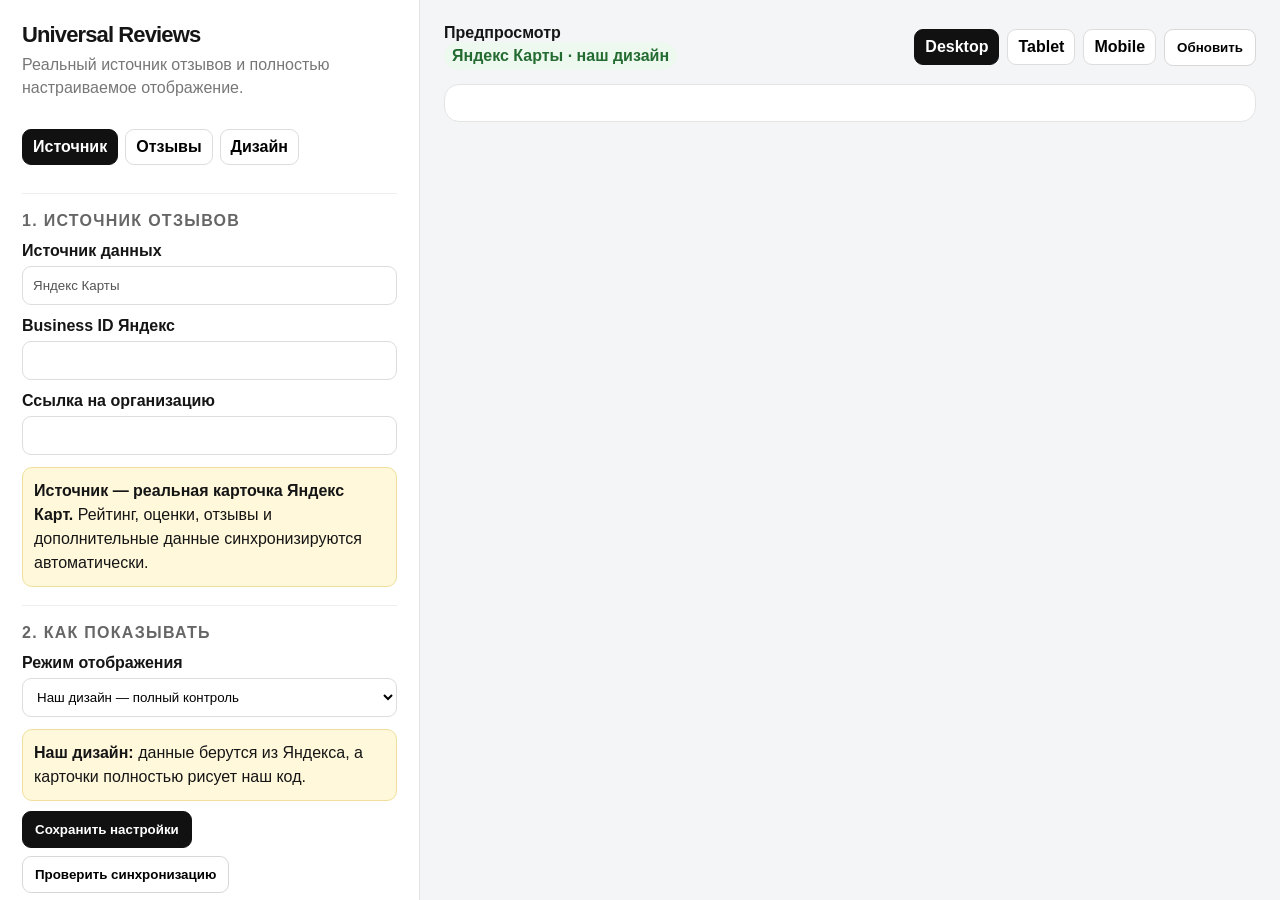
==== builder.html @ 881c33a1 "Add granular widget typography controls" ====
<!doctype html>
<html lang="ru">
<head>
<meta charset="utf-8">
<meta name="viewport" content="width=device-width,initial-scale=1">
<title>Редактор виджета отзывов</title>
<link rel="stylesheet" href="builder.css?v=20260925">
<link rel="stylesheet" href="client.css?v=20260925-client1">
</head>
<body>
<div class="app">
  <aside class="side">
    <div class="brand">Universal Reviews</div>
    <div class="sub">Реальный источник отзывов и полностью настраиваемое отображение.</div>
    <div class="tabs">
      <button class="tab on" data-tab="source">Источник</button>
      <button class="tab" data-tab="reviews">Отзывы</button>
      <button class="tab" data-tab="design">Дизайн</button>
    </div>

    <section class="pane on" data-pane="source">
      <div class="group">
        <h3>1. Источник отзывов</h3>
        <div class="field"><label>Источник данных</label><input value="Яндекс Карты" disabled></div>
        <div class="field"><label>Business ID Яндекс</label><input id="businessId"></div>
        <div class="field"><label>Ссылка на организацию</label><input id="businessUrl"></div>
        <div class="notice"><b>Источник — реальная карточка Яндекс Карт.</b> Рейтинг, оценки, отзывы и дополнительные данные синхронизируются автоматически.</div>
      </div>
      <div class="group">
        <h3>2. Как показывать</h3>
        <div class="field"><label>Режим отображения</label><select id="displayMode"><option value="custom">Наш дизайн — полный контроль</option><option value="native">Официальный виджет Яндекса</option></select></div>
        <div id="customModeInfo" class="notice"><b>Наш дизайн:</b> данные берутся из Яндекса, а карточки полностью рисует наш код.</div>
        <div id="nativeModeInfo" class="notice bad" style="display:none"><b>Официальный iframe:</b> обновляется Яндексом, но внутренний дизайн изменить нельзя.</div>
      </div>
      <div class="actions"><button class="btn primary" id="save">Сохранить настройки</button><button class="btn" id="sync">Проверить синхронизацию</button></div>
      <div class="status" id="status">Готово.</div>
      <div class="group"><h3>Вставка</h3><button class="btn" id="embed">Показать код</button><div class="code" id="code"></div></div>
    </section>

    <section class="pane" data-pane="reviews">
      <div class="group"><h3>Отзывы из Яндекс Карт</h3><div id="reviewsSourceLabel" class="notice"></div><div id="reviewsDisabled" class="notice bad" style="display:none">В официальном iframe отдельные отзывы нельзя закреплять или скрывать.</div><div id="reviewList" class="reviews"></div></div>
    </section>

    <section class="pane" data-pane="design">
      <div id="designLimit" class="notice bad" style="display:none"><b>Официальный iframe:</b> дизайн внутренних карточек задаёт Яндекс.</div>
      <div class="group customOnly">
        <h3>Сохранённые дизайны</h3>
        <div class="field"><label>Загрузить дизайн</label><select id="savedDesign"><option value="">— Не выбран —</option></select></div>
        <div class="field"><label>Название дизайна</label><input id="designName" placeholder="Например: ETNIKA main"></div>
        <div class="actions"><button class="btn primary" id="saveDesign">Сохранить дизайн</button><button class="btn" id="deleteDesign">Удалить выбранный</button></div>
      </div>
      <div class="group customOnly"><h3>Пресет</h3><div class="field"><label>Готовый стиль</label><select id="preset"><option value="custom">Пользовательский</option><option value="etnika">ETNIKA</option></select></div></div>
      <div class="group customOnly">
        <h3>Макет карточек</h3>
        <div class="field"><label>Тип</label><select id="layout"><option value="slider">Слайдер</option><option value="grid">Сетка</option><option value="list">Список</option></select></div>
        <div class="triple"><div class="field"><label>Колонки desktop</label><input id="columns" type="number" min="1" max="5"></div><div class="field"><label>Колонки tablet</label><input id="tabletColumns" type="number" min="1" max="4"></div><div class="field"><label>Колонки mobile</label><input id="mobileColumns" type="number" min="1" max="2"></div></div>
        <div class="row"><div class="field"><label>Радиус карточек</label><input id="radius" type="number" min="0" max="50"></div><div class="field"><label>Отступ между карточками</label><input id="gap" type="number" min="0" max="60"></div></div>
        <div class="row"><div class="field"><label>Ширина блока</label><input id="maxWidth" type="number" min="320" max="2400"></div><div class="field"><label>Внутренний отступ</label><input id="cardPadding" type="number" min="0" max="80"></div></div>
        <div class="row"><div class="field"><label>Толщина границы</label><input id="borderWidth" type="number" min="0" max="6"></div><div class="field"><label>Радиус кнопок</label><input id="buttonRadius" type="number" min="0" max="50"></div></div>
        <div class="row"><div class="field"><label>Мин. рейтинг показа</label><select id="minRating"><option>1</option><option>2</option><option>3</option><option>4</option><option>5</option></select></div><div class="field"><label>Строк текста до «Ещё»</label><input id="maxTextLines" type="number" min="3" max="20"></div></div>
      </div>
      <div class="group customOnly" id="collectionSettings" style="display:none"><h3 id="collectionSettingsTitle">Сетка</h3><div class="row"><div class="field"><label id="initialItemsLabel">Карточек сначала</label><input id="initialItems" type="number" min="1" max="30"></div><div class="field"><label>Добавлять по «Показать ещё»</label><input id="loadMoreStep" type="number" min="1" max="30"></div></div></div>
      <div class="group customOnly" id="sliderSettings"><h3>Слайдер</h3><label class="check"><input id="autoplay" type="checkbox"> Автопрокрутка</label><div class="row"><div class="field"><label>Интервал, сек.</label><input id="autoplaySeconds" type="number" min="1.2" max="30" step="0.1"></div><div class="field"><label>Скорость анимации, мс</label><input id="transitionMs" type="number" min="80" max="2000" step="20"></div></div></div>
      <div class="group customOnly">
        <h3>Типографика</h3>
        <div class="field"><label>Основной шрифт</label><select id="fontPreset"><option value="inherit">Наследовать шрифт сайта</option><option value="geologica">Geologica</option><option value="inter">Inter</option><option value="arial">Arial</option><option value="georgia">Georgia</option><option value="custom">Свой font-family</option></select></div>
        <div class="field" id="customFontWrap" style="display:none"><label>Свой font-family</label><input id="customFontFamily" placeholder="Например: Manrope, sans-serif"></div>
        <div class="field"><label>Шрифт заголовка</label><select id="titleFontPreset"><option value="inherit">Наследовать шрифт сайта</option><option value="forum">Forum</option><option value="geologica">Geologica</option><option value="inter">Inter</option><option value="georgia">Georgia</option><option value="custom">Свой font-family</option></select></div>
        <div class="field" id="customTitleFontWrap" style="display:none"><label>Свой font-family заголовка</label><input id="customTitleFontFamily" placeholder="Например: Cormorant Garamond, serif"></div>
        <div class="field"><label>URL CSS шрифта (необязательно)</label><input id="fontCssUrl" placeholder="https://fonts.googleapis.com/css2?family=..."></div>
        <div class="triple font-weight-controls"><div class="field"><label>Толщина текста</label><select id="bodyWeight"><option value="100">100 Thin</option><option value="200">200 ExtraLight</option><option value="300">300 Light</option><option value="400">400 Regular</option><option value="500">500 Medium</option><option value="600">600 SemiBold</option><option value="700">700 Bold</option><option value="800">800 ExtraBold</option><option value="900">900 Black</option></select></div><div class="field"><label>Толщина заголовка</label><select id="titleWeight"><option value="100">100 Thin</option><option value="200">200 ExtraLight</option><option value="300">300 Light</option><option value="400">400 Regular</option><option value="500">500 Medium</option><option value="600">600 SemiBold</option><option value="700">700 Bold</option><option value="800">800 ExtraBold</option><option value="900">900 Black</option></select></div><div class="field"><label>Имена и кнопки</label><select id="strongWeight"><option value="100">100 Thin</option><option value="200">200 ExtraLight</option><option value="300">300 Light</option><option value="400">400 Regular</option><option value="500">500 Medium</option><option value="600">600 SemiBold</option><option value="700">700 Bold</option><option value="800">800 ExtraBold</option><option value="900">900 Black</option></select></div></div>
        <div class="row"><div class="field"><label>Размер заголовка desktop</label><input id="titleSize" type="number" min="18" max="96"></div><div class="field"><label>Размер заголовка mobile</label><input id="mobileTitleSize" type="number" min="18" max="64"></div></div><div class="field"><label>Текст отзыва</label><input id="bodySize" type="number" min="16" max="32"></div>
        <div class="row"><div class="field"><label>Подзаголовок / источник</label><input id="kickerSize" type="number" min="16" max="32"></div><div class="field"><label>Сводка рейтинга</label><input id="summarySize" type="number" min="16" max="32"></div></div>
        <div class="row"><div class="field"><label>Имя автора</label><input id="authorSize" type="number" min="16" max="32"></div><div class="field"><label>Дата и метаданные</label><input id="metaSize" type="number" min="16" max="32"></div></div>
        <div class="row"><div class="field"><label>Звёзды / рейтинг</label><input id="ratingSize" type="number" min="16" max="36"></div><div class="field"><label>Кнопки</label><input id="buttonSize" type="number" min="16" max="32"></div></div>
        <div class="row"><div class="field"><label>Ссылки и реакции</label><input id="actionSize" type="number" min="16" max="32"></div><div class="field"><label>Ответ организации</label><input id="responseSize" type="number" min="16" max="32"></div></div>
      </div>
      <div class="group"><h3>Тексты</h3><div class="field"><label>Заголовок</label><input id="title"></div><div class="field"><label>Подзаголовок</label><input id="subtitle"></div><div class="field"><label>Текст кнопки</label><input id="buttonText"></div><div class="field"><label>Ссылка кнопки</label><input id="buttonUrl"></div></div>
      <div class="group customOnly"><h3>Цвета</h3><div class="field"><label>Акцент</label><div class="color-control"><input id="accentPicker" type="color"><input id="accent" class="hex" spellcheck="false"></div></div><div class="field"><label>Фон блока</label><div class="color-control"><input id="backgroundPicker" type="color"><input id="background" class="hex" spellcheck="false"></div></div><div class="field"><label>Карточка</label><div class="color-control"><input id="cardBackgroundPicker" type="color"><input id="cardBackground" class="hex" spellcheck="false"></div></div><div class="field"><label>Звёзды</label><div class="color-control"><input id="starColorPicker" type="color"><input id="starColor" class="hex" spellcheck="false"></div></div><div class="field"><label>Текст</label><div class="color-control"><input id="textColorPicker" type="color"><input id="textColor" class="hex" spellcheck="false"></div></div><div class="field"><label>Граница</label><div class="color-control"><input id="borderColorPicker" type="color"><input id="borderColor" class="hex" spellcheck="false"></div></div></div>
      <div class="group customOnly"><h3>Содержимое карточки</h3><div class="options"><label class="check"><input id="showAvatar" type="checkbox"> Аватар</label><label class="check"><input id="showDate" type="checkbox"> Дата</label><label class="check"><input id="showSource" type="checkbox"> Источник</label><label class="check"><input id="showSummary" type="checkbox"> Общий рейтинг</label><label class="check"><input id="showMedia" type="checkbox"> Фото и видео</label><label class="check"><input id="showBusinessResponse" type="checkbox"> Ссылка на ответ организации</label><label class="check"><input id="showReactions" type="checkbox"> Реакции</label></div></div>
      <div class="field" id="yandexHeightField" style="display:none"><label>Высота Yandex iframe</label><input id="yandexHeight" type="number" min="500"></div>
    </section>
  </aside>
  <main class="main"><div class="top"><div><h1>Предпросмотр</h1><div id="modeBadge" class="mode-badge">Яндекс Карты · наш дизайн</div></div><div class="preview-switcher"><button class="view-btn on" data-view="desktop">Desktop</button><button class="view-btn" data-view="tablet">Tablet</button><button class="view-btn" data-view="mobile">Mobile</button><button class="btn" id="reload">Обновить</button></div></div><div class="preview"><div class="preview-frame" id="previewFrame"><div id="preview"></div></div></div></main>
</div>
<script src="api-config.js?v=20260925"></script>
<script>(function(){const v=Date.now();document.write('<script src="widget.js?v='+v+'"><\\/script>');document.write('<script src="builder.js?v='+v+'"><\\/script>');document.write('<script src="client-ui.js?v='+v+'"><\\/script>');})();</script>
</body>
</html>
---- builder.css ----
*{box-sizing:border-box}body{margin:0;background:#f4f5f7;color:#151515;font-family:Inter,Arial,sans-serif}.app{display:grid;grid-template-columns:420px minmax(0,1fr);min-height:100vh}.side{background:#fff;border-right:1px solid #e3e3e3;padding:22px;overflow:auto;height:100vh;position:sticky;top:0}.brand{font-size:22px;font-weight:850;letter-spacing:-.04em}.sub{font-size:16px;color:#777;line-height:1.45;margin:5px 0 18px}.tabs{display:flex;gap:7px;position:sticky;top:-22px;background:#fff;padding:12px 0 10px;z-index:3}.tab,.view-btn{border:1px solid #ddd;background:#fff;border-radius:9px;padding:8px 10px;font-weight:700;font-size:16px;cursor:pointer}.tab.on,.view-btn.on{background:#111;color:#fff;border-color:#111}.pane{display:none}.pane.on{display:block}.group{padding-top:18px;margin-top:18px;border-top:1px solid #eee}.group h3{margin:0 0 12px;font-size:16px;letter-spacing:.08em;text-transform:uppercase;color:#666}.field{display:grid;gap:6px;margin-bottom:12px}.field label{font-size:16px;font-weight:700}.field input,.field select,.field textarea{width:100%;border:1px solid #ddd;border-radius:9px;background:#fff;padding:9px 10px;font:16px inherit}.field input,.field select{height:39px}.row{display:grid;grid-template-columns:1fr 1fr;gap:8px}.triple{display:grid;grid-template-columns:repeat(3,1fr);gap:8px}.check{display:flex;gap:8px;align-items:center;font-size:16px;margin:9px 0}.check input{width:16px;height:16px}.options{display:grid;grid-template-columns:1fr 1fr;gap:0 10px;margin:8px 0 14px}.field:has(>.color-control){display:inline-grid;width:calc(50% - 6px);margin-right:8px;vertical-align:top}.field:has(>.color-control):nth-of-type(even){margin-right:0}.color-control{display:grid;grid-template-columns:34px minmax(0,1fr);gap:6px;align-items:center}.color-control input[type=color]{width:34px!important;height:34px!important;padding:2px!important;border:1px solid #ddd;border-radius:8px;cursor:pointer;background:#fff}.color-control .hex{height:34px!important;padding:6px 8px!important;font-family:ui-monospace,SFMono-Regular,Consolas,monospace!important;font-size:16px!important;text-transform:uppercase}.group:has(#accentPicker){display:grid;grid-template-columns:repeat(2,minmax(0,1fr));column-gap:10px;row-gap:10px}.group:has(#accentPicker)>h3{grid-column:1/-1;margin-bottom:2px}.group:has(#accentPicker)>.field{display:grid;width:auto;margin:0}.btn{border:1px solid #d8d8d8;background:#fff;border-radius:9px;padding:10px 12px;font-weight:750;cursor:pointer}.btn.primary{background:#111;color:#fff;border-color:#111}.btn.sm{padding:6px 9px;font-size:16px}.btn:disabled,.disabled{opacity:.42;pointer-events:none}.actions,.preview-switcher{display:flex;gap:8px;flex-wrap:wrap;align-items:center}.status{font-size:16px;line-height:1.45;padding:10px 11px;border-radius:9px;background:#f4f4f4;margin-top:10px}.status.ok{background:#edf8ef;color:#246b32}.status.err{background:#fff0f0;color:#9b2323}.notice{font-size:16px;line-height:1.5;background:#fff8db;border:1px solid #f0df9c;padding:11px;border-radius:10px;margin:10px 0}.notice.bad{background:#fff0f0;border-color:#efc8c8;color:#8f2424}.main{padding:24px;min-width:0}.top{display:flex;justify-content:space-between;align-items:center;gap:16px;margin-bottom:14px}.top h1{margin:0;font-size:16px}.preview{background:#fff;border:1px solid #e4e4e4;border-radius:15px;padding:18px;overflow:auto;min-height:0}.preview-frame{width:100%;max-width:100%;margin:0 auto;transition:max-width .2s ease}.preview-frame.tablet{max-width:768px}.preview-frame.mobile{max-width:390px}.reviews{display:grid;gap:9px}.review{border:1px solid #e4e4e4;border-radius:11px;padding:12px;background:#fff}.review.hidden{opacity:.48}.review.pinned{border-color:#111}.review-head{display:flex;justify-content:space-between;gap:10px}.review-author{font-weight:800;font-size:16px}.review-meta{font-size:16px;color:#777;margin-top:3px}.review-text{font-size:16px;line-height:1.45;margin:10px 0;color:#333;display:-webkit-box;-webkit-line-clamp:5;-webkit-box-orient:vertical;overflow:hidden}.review-actions{display:flex;gap:6px;flex-wrap:wrap}.code{margin-top:14px;background:#111;color:#eee;padding:14px;border-radius:12px;font:16px/1.5 ui-monospace,monospace;white-space:pre-wrap;word-break:break-all;display:none}.code.on{display:block}.muted{font-size:16px;color:#777;line-height:1.5}.mode-badge{display:inline-flex;padding:5px 8px;border-radius:999px;font-size:16px;font-weight:700;background:#edf8ef;color:#246b32}.mode-badge.limited{background:#fff0f0;color:#8f2424}@media(max-width:1050px){.app{grid-template-columns:390px minmax(0,1fr)}}@media(max-width:900px){.app{grid-template-columns:1fr}.side{height:auto;position:relative}.main{padding:16px}.options{grid-template-columns:1fr}.triple{grid-template-columns:1fr}.top{align-items:flex-start;flex-direction:column}}
---- client.css ----
body.client-mode{background:#f5f6f8;color:#111}.client-mode .app{grid-template-columns:390px minmax(0,1fr)}.client-mode .side{padding:20px;background:#fff;border-right:1px solid #e8e8e8}.client-mode .brand{font-size:21px;font-weight:760;letter-spacing:-.035em}.client-mode .sub{font-size:16px;line-height:1.45;color:#717171;margin:6px 0 16px}.client-mode .tabs{gap:6px;padding:10px 0 12px}.client-mode .tab,.client-mode .view-btn{border-radius:999px;padding:8px 11px;font-weight:650}.client-mode .tab.on,.client-mode .view-btn.on{background:#111;border-color:#111}.client-mode .group{margin-top:14px;padding-top:14px;border-top:1px solid #efefef}.client-mode .group h3{font-size:16px;letter-spacing:0;text-transform:none;color:#171717;font-weight:720;margin-bottom:12px}.client-mode .field label{font-size:16px;font-weight:620;color:#323232}.client-mode .field input,.client-mode .field select,.client-mode .field textarea{border-color:#dedede;border-radius:10px;background:#fff}.client-mode .field input:focus,.client-mode .field select:focus{outline:2px solid rgba(0,0,0,.08);outline-offset:0;border-color:#bdbdbd}.client-mode .notice{background:#f6f7f8;border-color:#e2e4e7;color:#383838;border-radius:11px}.client-mode .notice.bad{background:#fff4f4;border-color:#f0d3d3;color:#842d2d}.client-mode .btn{border-radius:10px;font-weight:650}.client-mode .btn.primary{background:#111;border-color:#111}.client-mode .status{border:1px solid #ececec;background:#fafafa}.client-mode .status.ok{background:#f1f8f2;border-color:#dcebdd}.client-mode .main{padding:20px}.client-mode .top{margin-bottom:12px}.client-mode .top h1{font-size:16px;font-weight:700}.client-mode .preview{border-radius:18px;border-color:#e7e7e7;box-shadow:0 8px 30px rgba(0,0,0,.035)}.client-mode .mode-badge{background:#f0f7f1;color:#2d6b37}.client-mode .client-install-hint{display:grid;gap:4px;padding:12px 13px;border:1px solid #e4e6e8;background:#fafafa;border-radius:11px;margin:10px 0 2px;font-size:16px;line-height:1.45}.client-mode .client-install-hint span{color:#666}.client-mode .reviews{gap:10px}.client-mode .review{border-radius:12px}.client-mode .code{border-radius:12px}.client-mode .group:has(#accentPicker){grid-template-columns:repeat(2,minmax(0,1fr));gap:10px}.client-mode .color-control{grid-template-columns:32px minmax(0,1fr)}.client-mode .color-control input[type=color]{width:32px!important;height:32px!important;border-radius:8px}.client-mode .color-control .hex{height:32px!important}.client-mode .font-weight-controls{grid-template-columns:1fr}.client-mode .font-weight-controls .field{margin-bottom:8px}@media(max-width:1050px){.client-mode .app{grid-template-columns:370px minmax(0,1fr)}}@media(max-width:900px){.client-mode .app{grid-template-columns:1fr}.client-mode .side{height:auto;position:relative}.client-mode .main{padding:14px}}
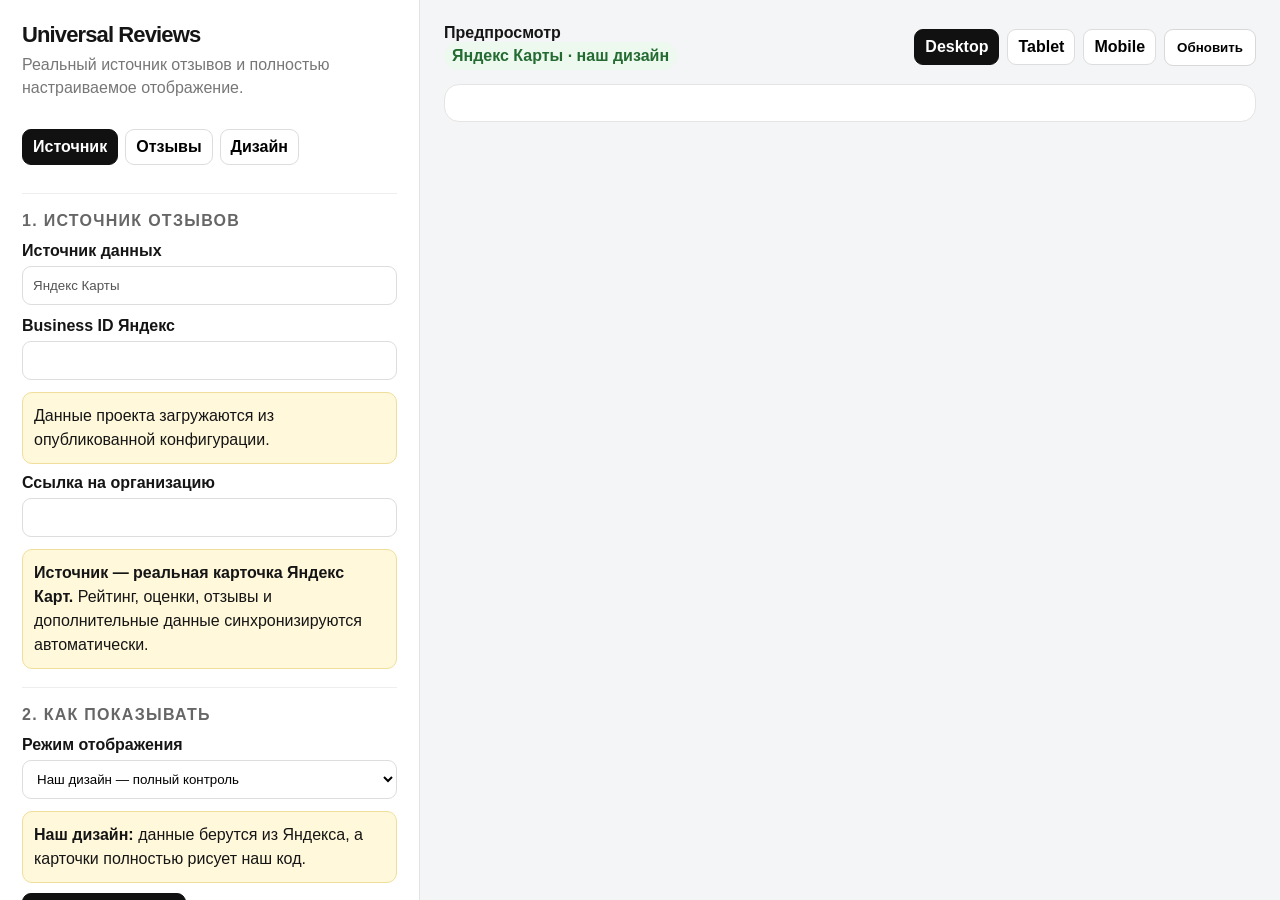
==== commit 8cb1374a: "Show ETNIKA project and Yandex ID; distinguish saved drafts from published widget settings" ====
--- a/builder.html
+++ b/builder.html
@@ -23,6 +23,7 @@
         <h3>1. Источник отзывов</h3>
         <div class="field"><label>Источник данных</label><input value="Яндекс Карты" disabled></div>
         <div class="field"><label>Business ID Яндекс</label><input id="businessId"></div>
+        <div class="notice" id="projectInfo">Данные проекта загружаются из опубликованной конфигурации.</div>
         <div class="field"><label>Ссылка на организацию</label><input id="businessUrl"></div>
         <div class="notice"><b>Источник — реальная карточка Яндекс Карт.</b> Рейтинг, оценки, отзывы и дополнительные данные синхронизируются автоматически.</div>
       </div>
@@ -32,7 +33,7 @@
         <div id="customModeInfo" class="notice"><b>Наш дизайн:</b> данные берутся из Яндекса, а карточки полностью рисует наш код.</div>
         <div id="nativeModeInfo" class="notice bad" style="display:none"><b>Официальный iframe:</b> обновляется Яндексом, но внутренний дизайн изменить нельзя.</div>
       </div>
-      <div class="actions"><button class="btn primary" id="save">Сохранить настройки</button><button class="btn" id="sync">Проверить синхронизацию</button></div>
+      <div class="actions"><button class="btn primary" id="save">Сохранить черновик</button><button class="btn" id="sync">Проверить синхронизацию</button><a class="btn" id="draftSwitch" href="?project=etnika&amp;draft=1">Открыть локальный черновик</a></div>
       <div class="status" id="status">Готово.</div>
       <div class="group"><h3>Вставка</h3><button class="btn" id="embed">Показать код</button><div class="code" id="code"></div></div>
     </section>
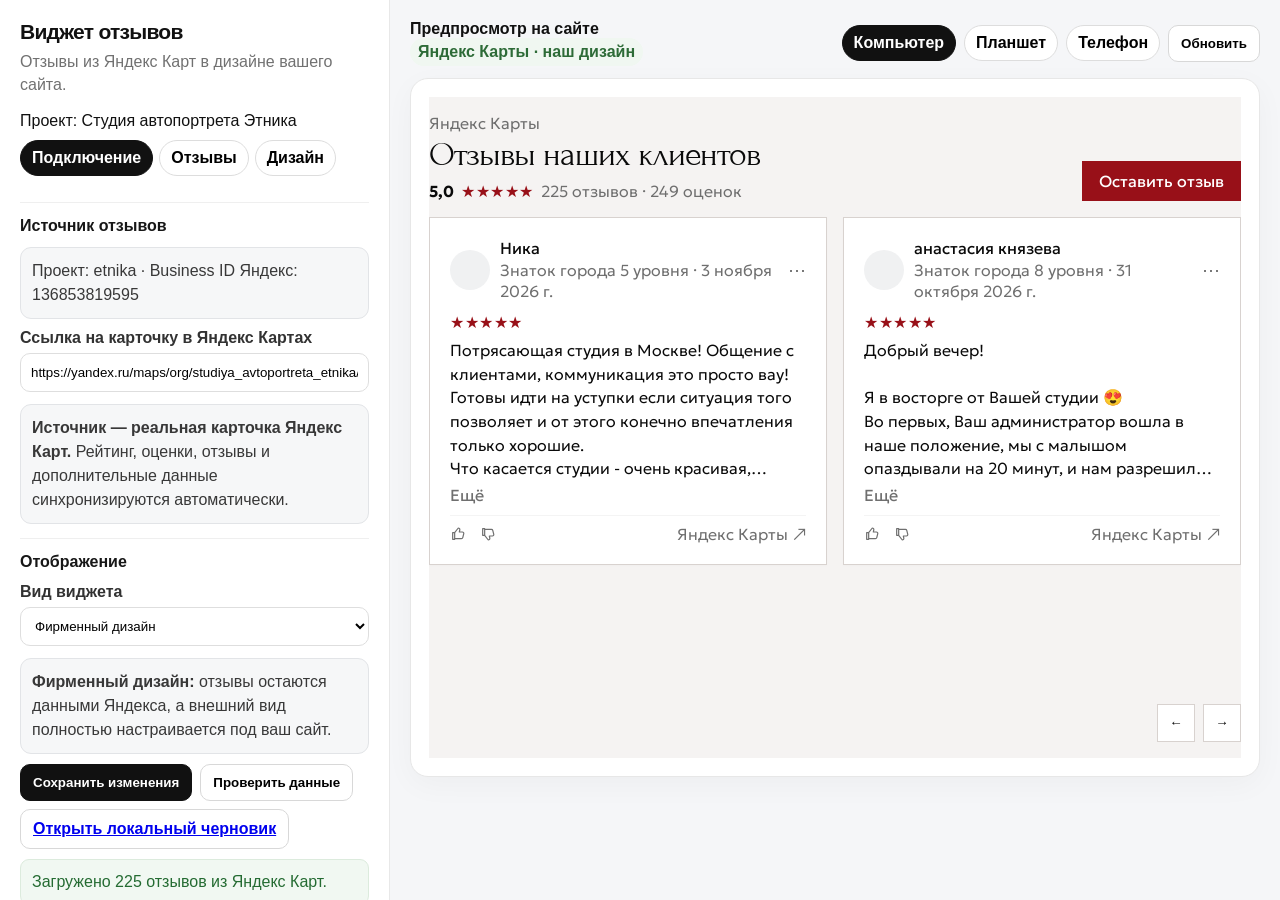
==== commit 868011e4: "Fix broken dynamic script tags in reviews builder; load scripts sequentially" ====
--- a/builder.html
+++ b/builder.html
@@ -85,6 +85,8 @@
   <main class="main"><div class="top"><div><h1>Предпросмотр</h1><div id="modeBadge" class="mode-badge">Яндекс Карты · наш дизайн</div></div><div class="preview-switcher"><button class="view-btn on" data-view="desktop">Desktop</button><button class="view-btn" data-view="tablet">Tablet</button><button class="view-btn" data-view="mobile">Mobile</button><button class="btn" id="reload">Обновить</button></div></div><div class="preview"><div class="preview-frame" id="previewFrame"><div id="preview"></div></div></div></main>
 </div>
 <script src="api-config.js?v=20260925"></script>
-<script>(function(){const v=Date.now();document.write('<script src="widget.js?v='+v+'"><\\/script>');document.write('<script src="builder.js?v='+v+'"><\\/script>');document.write('<script src="client-ui.js?v='+v+'"><\\/script>');})();</script>
+<script src="widget.js?v=20261106-etnika"></script>
+<script src="builder.js?v=20261106-etnika"></script>
+<script src="client-ui.js?v=20261106-etnika"></script>
 </body>
 </html>
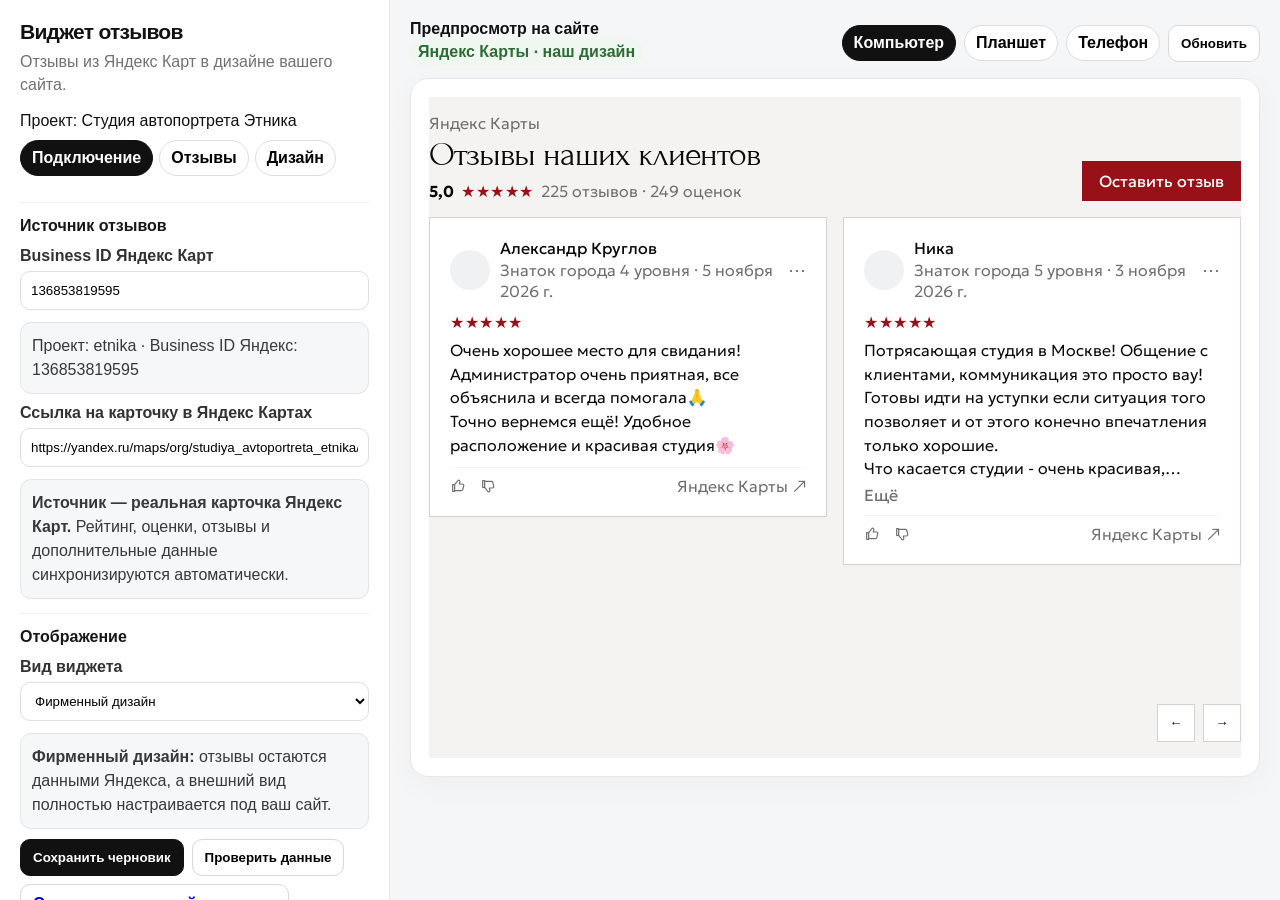
==== commit 19668aca: "Invalidate cached reviews builder scripts after restoring ETNIKA ID" ====
--- a/builder.html
+++ b/builder.html
@@ -85,8 +85,8 @@
   <main class="main"><div class="top"><div><h1>Предпросмотр</h1><div id="modeBadge" class="mode-badge">Яндекс Карты · наш дизайн</div></div><div class="preview-switcher"><button class="view-btn on" data-view="desktop">Desktop</button><button class="view-btn" data-view="tablet">Tablet</button><button class="view-btn" data-view="mobile">Mobile</button><button class="btn" id="reload">Обновить</button></div></div><div class="preview"><div class="preview-frame" id="previewFrame"><div id="preview"></div></div></div></main>
 </div>
 <script src="api-config.js?v=20260925"></script>
-<script src="widget.js?v=20261106-etnika"></script>
-<script src="builder.js?v=20261106-etnika"></script>
-<script src="client-ui.js?v=20261106-etnika"></script>
+<script src="widget.js?v=20261106-etnika-r2"></script>
+<script src="builder.js?v=20261106-etnika-r2"></script>
+<script src="client-ui.js?v=20261106-etnika-r2"></script>
 </body>
 </html>
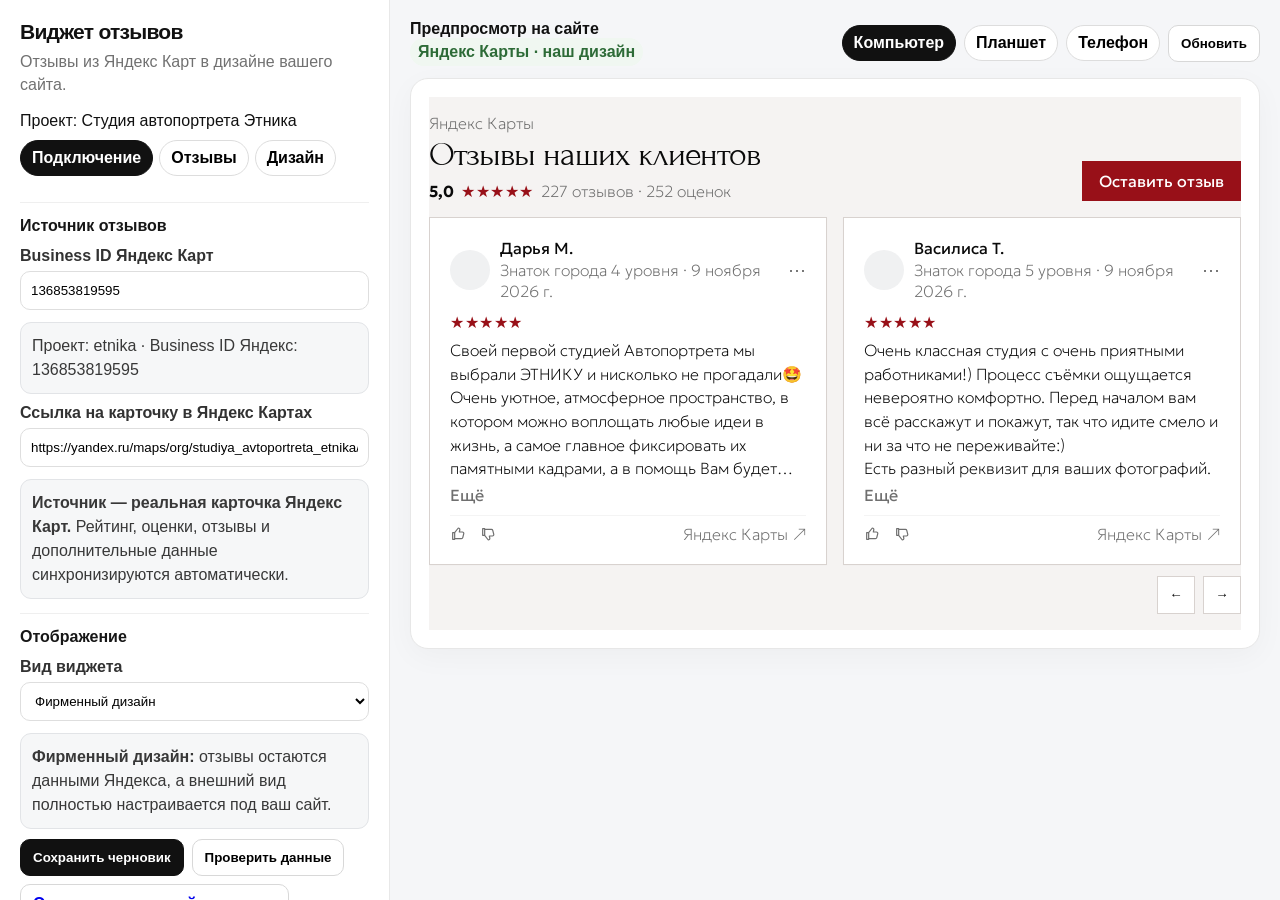
==== commit 5130bd94: "fix(reviews): cache bust and clarify published vs local drafts" ====
--- a/builder.html
+++ b/builder.html
@@ -33,7 +33,8 @@
         <div id="customModeInfo" class="notice"><b>Наш дизайн:</b> данные берутся из Яндекса, а карточки полностью рисует наш код.</div>
         <div id="nativeModeInfo" class="notice bad" style="display:none"><b>Официальный iframe:</b> обновляется Яндексом, но внутренний дизайн изменить нельзя.</div>
       </div>
-      <div class="actions"><button class="btn primary" id="save">Сохранить черновик</button><button class="btn" id="sync">Проверить синхронизацию</button><a class="btn" id="draftSwitch" href="?project=etnika&amp;draft=1">Открыть локальный черновик</a></div>
+      <div class="actions"><button class="btn primary" id="save">Сохранить локальный черновик</button><button class="btn" id="sync">Проверить синхронизацию</button><a class="btn" id="draftSwitch" href="?project=etnika&amp;draft=1">Открыть локальный черновик</a></div>
+      <div class="notice bad" id="publicationHint"><b>Важно:</b> этот редактор на GitHub Pages не публикует настройки на сайте. «Сохранить локальный черновик» меняет только текущий браузер. <a href="https://github.com/nkuchenov-hash/reviews-widget/edit/main/projects/etnika.json" target="_blank" rel="noopener">Опубликованная конфигурация ETNIKA</a>.</div>
       <div class="status" id="status">Готово.</div>
       <div class="group"><h3>Вставка</h3><button class="btn" id="embed">Показать код</button><div class="code" id="code"></div></div>
     </section>
@@ -85,8 +86,8 @@
   <main class="main"><div class="top"><div><h1>Предпросмотр</h1><div id="modeBadge" class="mode-badge">Яндекс Карты · наш дизайн</div></div><div class="preview-switcher"><button class="view-btn on" data-view="desktop">Desktop</button><button class="view-btn" data-view="tablet">Tablet</button><button class="view-btn" data-view="mobile">Mobile</button><button class="btn" id="reload">Обновить</button></div></div><div class="preview"><div class="preview-frame" id="previewFrame"><div id="preview"></div></div></div></main>
 </div>
 <script src="api-config.js?v=20260925"></script>
-<script src="widget.js?v=20261106-etnika-r2"></script>
-<script src="builder.js?v=20261106-etnika-r2"></script>
+<script src="widget.js?v=20261113-reading-ux-height"></script>
+<script src="builder.js?v=20261113-publish-clarity"></script>
 <script src="client-ui.js?v=20261106-etnika-r2"></script>
 </body>
 </html>
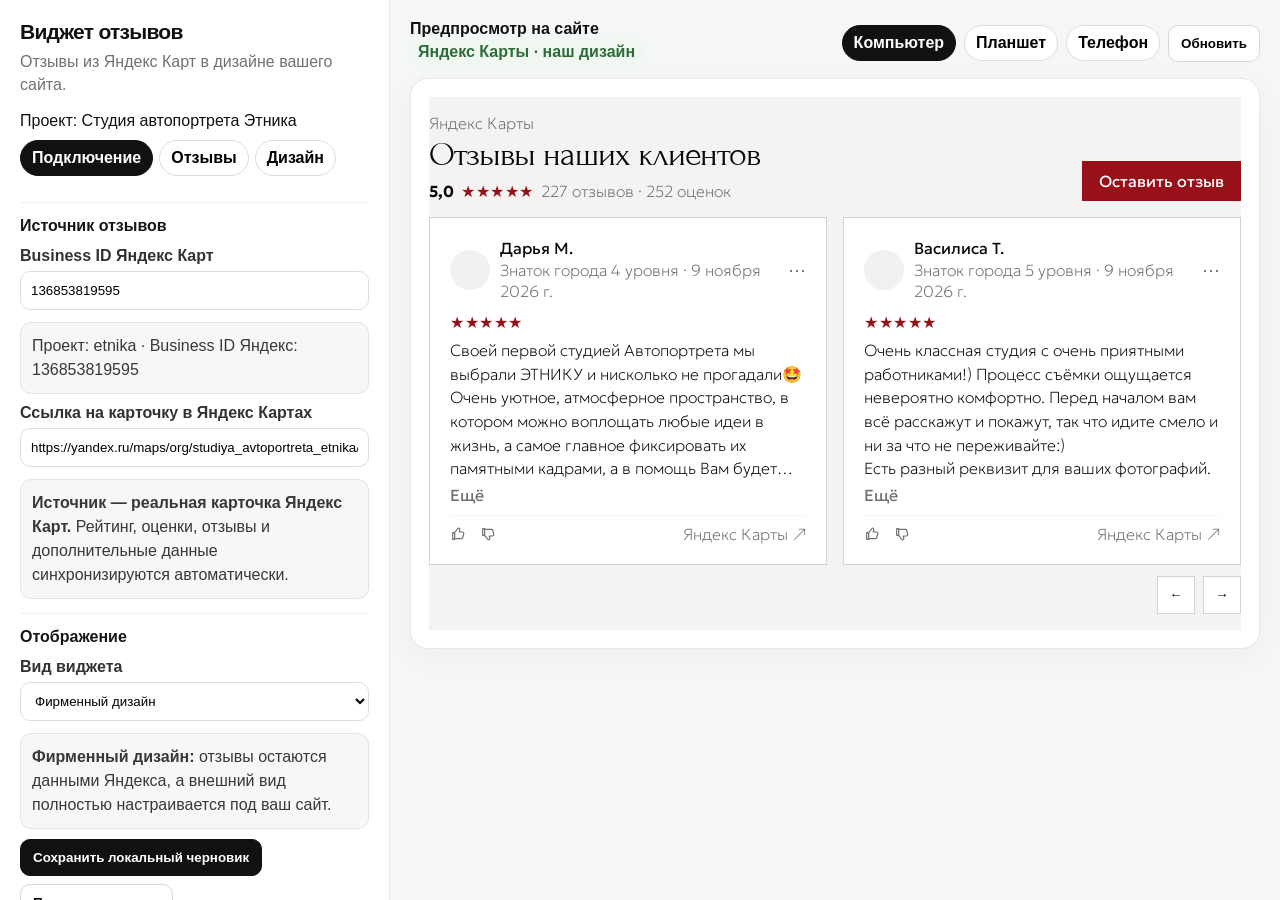
==== commit f2f0be12: "fix(reviews): load updated config and editor UI without stale browser cache" ====
--- a/builder.html
+++ b/builder.html
@@ -88,6 +88,6 @@
 <script src="api-config.js?v=20260925"></script>
 <script src="widget.js?v=20261113-reading-ux-height"></script>
 <script src="builder.js?v=20261113-publish-clarity"></script>
-<script src="client-ui.js?v=20261106-etnika-r2"></script>
+<script src="client-ui.js?v=20261113-publish-clarity"></script>
 </body>
 </html>
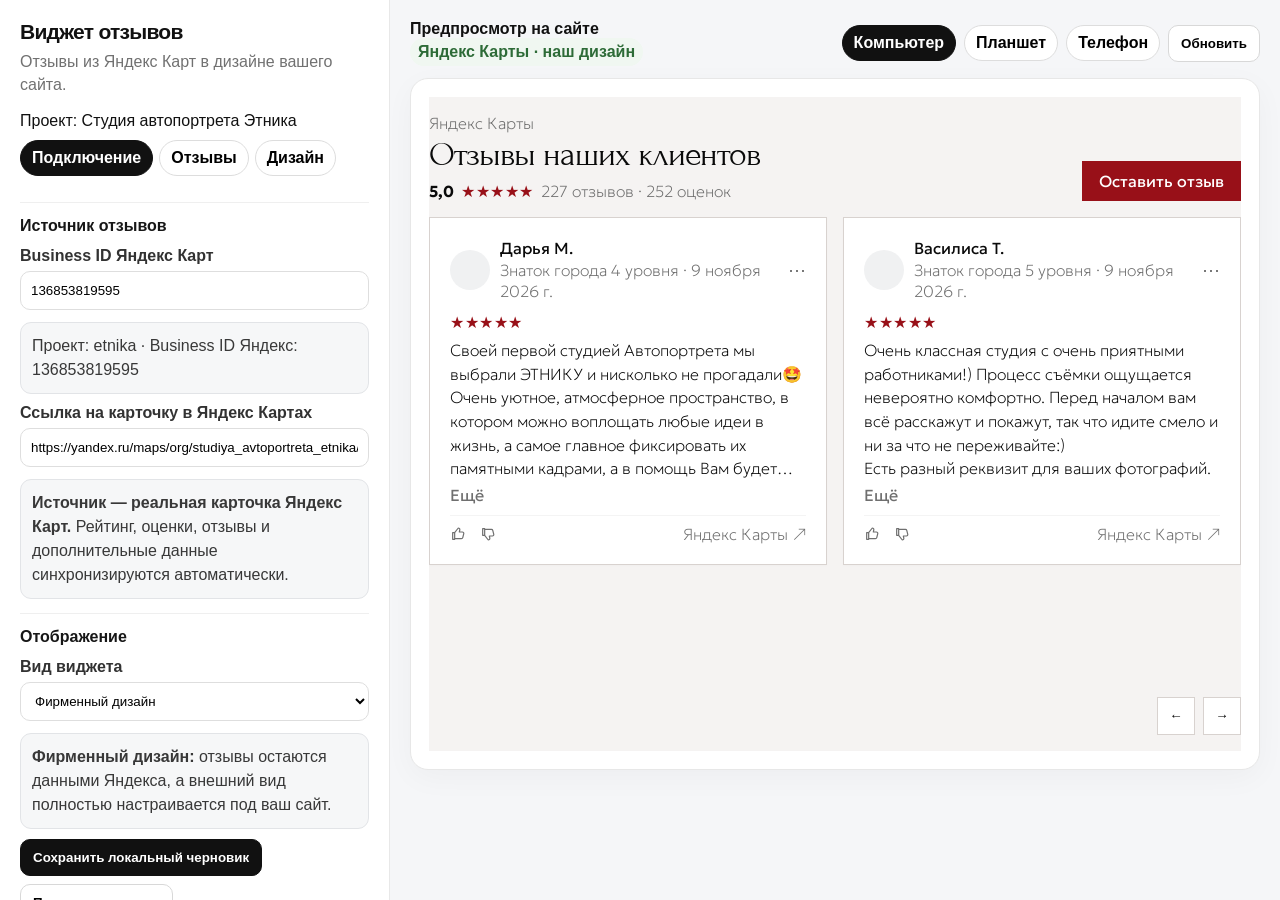
==== commit fe1a47f5: "chore(reviews): refresh widget cache for stable height fix" ====
--- a/builder.html
+++ b/builder.html
@@ -86,7 +86,7 @@
   <main class="main"><div class="top"><div><h1>Предпросмотр</h1><div id="modeBadge" class="mode-badge">Яндекс Карты · наш дизайн</div></div><div class="preview-switcher"><button class="view-btn on" data-view="desktop">Desktop</button><button class="view-btn" data-view="tablet">Tablet</button><button class="view-btn" data-view="mobile">Mobile</button><button class="btn" id="reload">Обновить</button></div></div><div class="preview"><div class="preview-frame" id="previewFrame"><div id="preview"></div></div></div></main>
 </div>
 <script src="api-config.js?v=20260925"></script>
-<script src="widget.js?v=20261113-reading-ux-height"></script>
+<script src="widget.js?v=20261113-stable-review-height"></script>
 <script src="builder.js?v=20261113-publish-clarity"></script>
 <script src="client-ui.js?v=20261113-publish-clarity"></script>
 </body>
